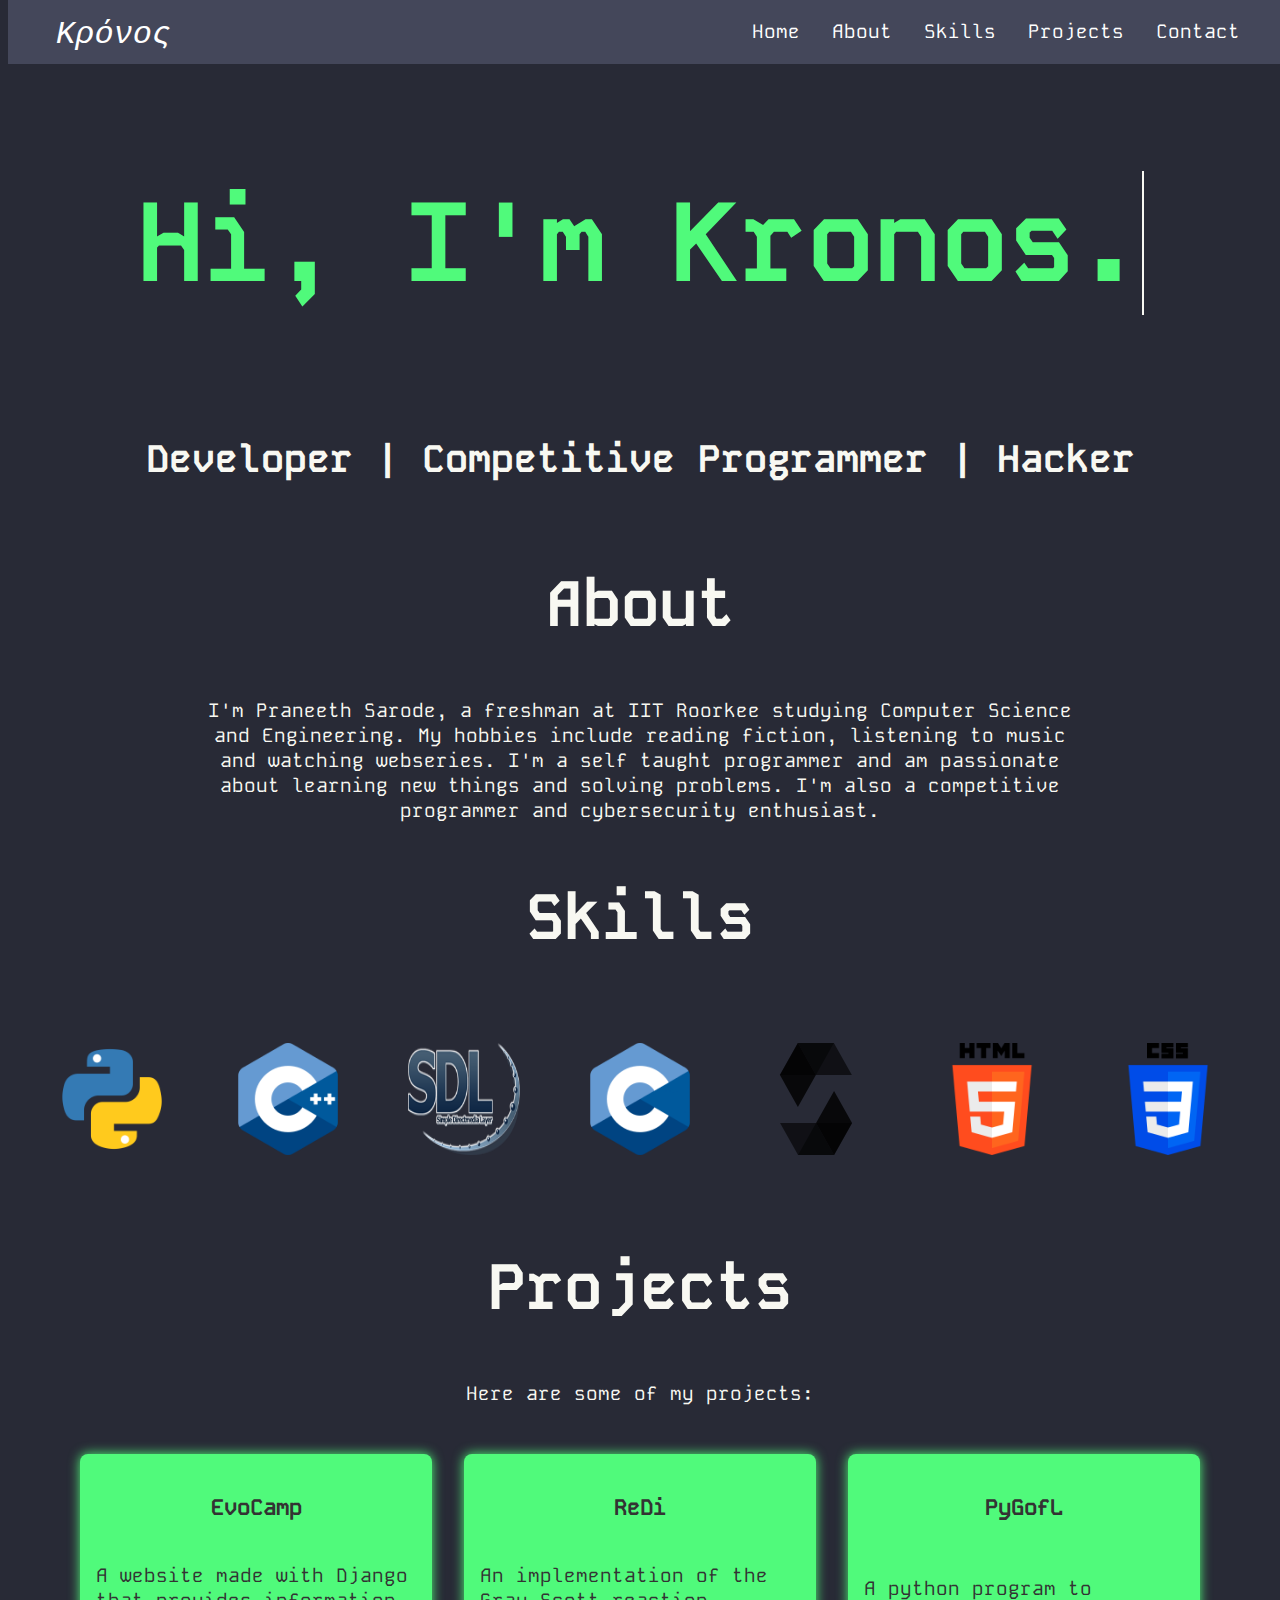
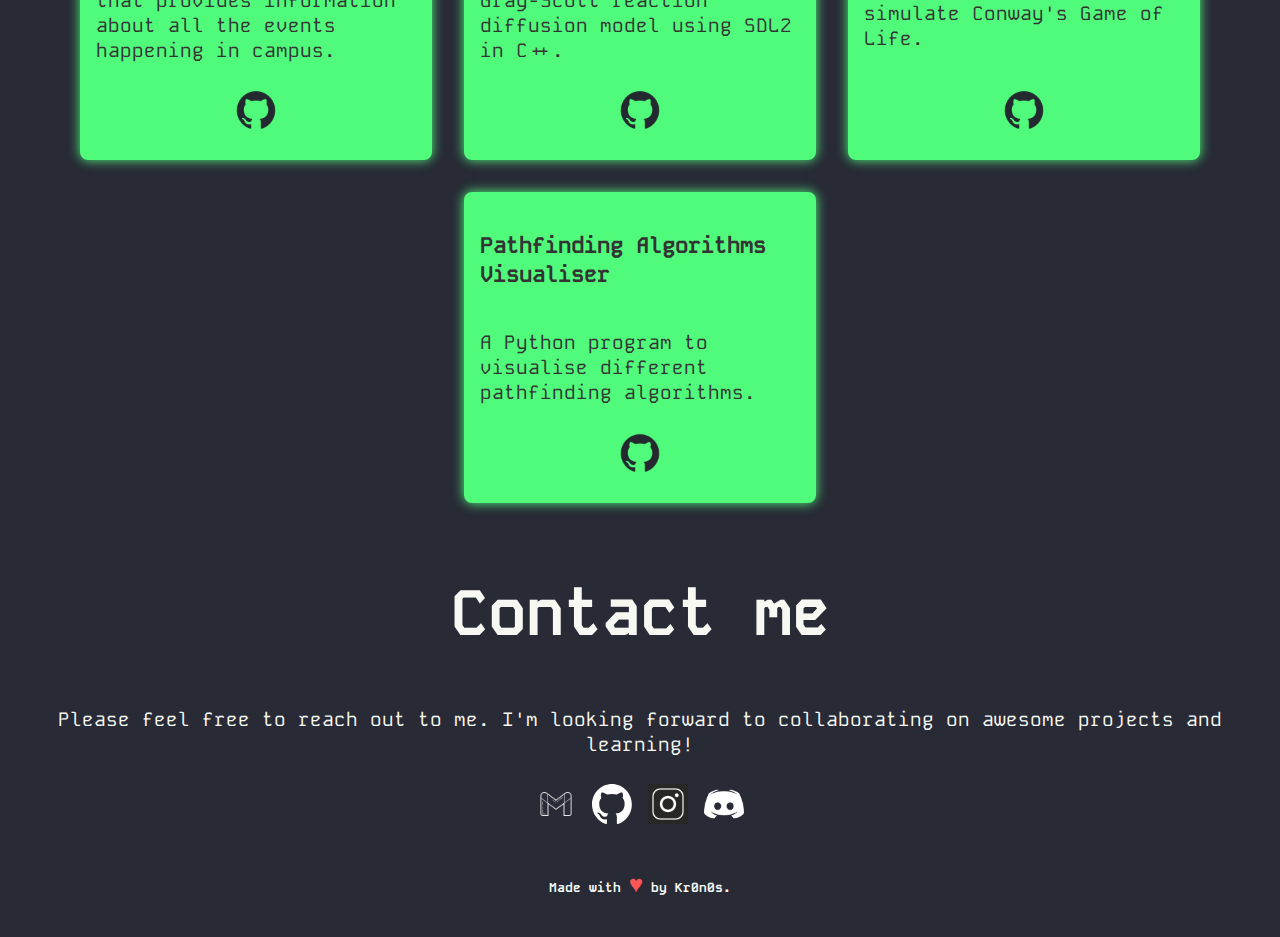
==== index.html @ f7938cdf "Initial commit" ====
<!DOCTYPE html>
<html lang="en">

<head>
    <meta charset="UTF-8">
    <meta name="viewport" content="width=device-width, initial-scale=1.0">
    <meta name="description" content="Kr0n0s' Website">
    <meta name="author" content="Praneeth Sarode">
    <link rel="stylesheet" href="style.css">
    <link rel="preconnect" href="https://fonts.googleapis.com">
    <link rel="preconnect" href="https://fonts.gstatic.com" crossorigin>
    <title>Kr0n0s' Website</title>
</head>


<body>
    <header>
        <nav>
            <div id="nav-left">
                <span id="greek-name" class="nav-link"><a href="#">Κρόνος</a></span>
            </div>
            <div id="nav">
                <ul id="nav-list">
                    <li class="nav-link"><a href="#">Home</a></li>
                    <li class="nav-link"><a href="#about">About</a></li>
                    <li class="nav-link"><a href="#skills">Skills</a></li>
                    <li class="nav-link"><a href="#projects">Projects</a></li>
                    <li class="nav-link"><a href="#contact">Contact</a></li>
                </ul>
            </div>
        </nav>
    </header>

    <main>
        <section id="intro">
            <div id="empty-space">
            </div>

            <div id="name-container">
                <h1 class="name anim-typewriter">Hi, I'm Kronos.</h1>
            </div>

            <div id="role-container">
                <h1>Developer | Competitive Programmer | Hacker</h1>
            </div>

        </section>

        <section id="about">
            <h2 class="section-title">About</h2>
            <div id="about-text">
                <p>I'm Praneeth Sarode, a freshman at IIT Roorkee studying Computer Science and Engineering.
                    My hobbies include reading fiction, listening to music and watching webseries.
                    I'm a self taught programmer and am passionate about learning new things and solving problems.
                    I'm also a competitive programmer and cybersecurity enthusiast.
                </p>
            </div>
        </section>

        <section id="skills">
            <h2 class="section-title">Skills</h2>
            <div id="skills-container">
                <div class="skill" id="python">
                    <img src="assets/img/icons/python.png" class="skill-icon" alt="python">
                </div>
                <div class="skill" id="cpp">
                    <img src="assets/img/icons/cpp.png" class="skill-icon" alt="cpp">
                </div>
                <div class="skill" id="SDL2">
                    <img src="assets/img/icons/sdl.png" class="skill-icon" alt="sdl2">
                </div>
                <div class="skill" id="c">
                    <img src="assets/img/icons/c.png" class="skill-icon" alt="c">
                </div>
                <div class="skill" id="solidity">
                    <img src="assets/img/icons/solidity.svg" class="skill-icon" alt="solidity">
                </div>
                <div class="skill" id="html">
                    <img src="assets/img/icons/html5.png" class="skill-icon" alt="html">
                </div>
                <div class="skill" id="css">
                    <img src="assets/img/icons/css.png" class="skill-icon" alt="css">
                </div>
            </div>

        </section>

        <section id="projects">
            <h2 class="section-title">Projects</h2>
            <p>Here are some of my projects:</p>
            <div id="project-container">
                <div class="project-card">
                    <h3>EvoCamp</h3>
                    <p>A website made with Django that provides information about all the events happening in campus.
                    </p>
                    <a href="https://github.com/DarkPhoenix42" target="_blank">
                        <img src="assets/img/icons/github-dark.png" class="link-icon" alt="github">
                    </a>
                </div>

                <div class="project-card">
                    <h3>ReDi</h3>
                    <p>An implementation of the Gray-Scott reaction diffusion model using SDL2 in C++.</p>
                    <a href="https://github.com/DarkPhoenix42/ReDi" target="_blank">
                        <img src="assets/img/icons/github-dark.png" class="link-icon" alt="github">
                    </a>
                </div>

                <div class="project-card">
                    <h3>PyGofL</h3>
                    <p>A python program to simulate Conway's Game of Life.</p>
                    <a href="https://github.com/DarkPhoenix42/PyGofL" target="_blank">
                        <img src="assets/img/icons/github-dark.png" class="link-icon" alt="github">
                    </a>
                </div>

                <div class="project-card">
                    <h3>Pathfinding Algorithms Visualiser</h3>
                    <p>A Python program to visualise different pathfinding algorithms.</p>
                    <a href="https://github.com/DarkPhoenix42/Pathfinding-Algorithms-Visualiser" target="_blank">
                        <img src="assets/img/icons/github-dark.png" class="link-icon" alt="github">
                    </a>
                </div>
            </div>
        </section>
        <section id="contact">
            <h2 class="section-title">Contact me</h2>
            <p>Please feel free to reach out to me. I'm looking forward to
                collaborating on awesome projects and learning!</p>
            <div id="links">
                <div class="icon" id="mail">
                    <a href="mailto:praneethsarode@gmail.com">
                        <img src="assets/img/icons/gmail.png" class="link-icon" alt="mail">
                    </a>
                </div>

                <div class="icon" id="github">
                    <a href="https://github.com/DarkPhoenix42" target="_blank">
                        <img src="assets/img/icons/github.svg" class="link-icon" alt="github">
                    </a>
                </div>

                <div class="icon" id="insta">
                    <a href="https://www.instagram.com/praneethsarode/" target="_blank">
                        <img src="assets/img/icons/insta.png" class="link-icon" alt="instagram">
                    </a>
                </div>

                <div class="icon" id="discord">
                    <a href="https://discordapp.com/users/goldenphoenix#4242" target="_blank">
                        <img src="assets/img/icons/discord.webp" class="link-icon" alt="discord">
                    </a>
                </div>
            </div>
        </section>

    </main>
    <footer>
        <h6>Made with <span id="heart">♥</span> by Kr0n0s.</h6>
    </footer>
</body>

</html>
---- style.css ----
@import url(https://fonts.googleapis.com/css?family=Kode+Mono);

html {
    scroll-behavior: smooth;
    scrollbar-width: auto;
    scrollbar-color: #8be9fd #282a36;
}

body {
    font-family: 'Kode Mono', monospace;
    background-color: #282a36;
    font-size: larger;
    text-align: center;
    color: #f8f8f2;
}

li {
    list-style-type: none;
}

nav {
    background-color: #44475a;
    position: fixed;
    width: 100%;
    top: 0%;
    height: 4rem;
    overflow: hidden;
    z-index: 1;
}

#nav-left {
    width: 50%;
    height: 100%;
    float: left;
    align-items: center;
    justify-content: left;
    display: flex;
}

#greek-name {
    margin-left: 2rem;
    font-size: 2rem;
    font-style: italic;
}

#nav-list {
    display: flex;
    margin-right: 2rem;
    justify-content: flex-end;
    align-items: center;
    height: 100%;
}

.nav-link a {
    text-decoration: none;
    color: white;
    padding: 1rem;
}

.nav-link a:hover {
    color: #8be9fd;
    text-decoration: underline;
}

#intro {
    display: flex;
    flex-direction: column;
    justify-content: center;
    align-items: center;
}

.section-title {
    font-size: 4rem;
}

#empty-space {
    height: 5rem;
}

#name-container {
    display: flexbox;
    text-align: center;
    justify-content: center;
    align-items: center;
    height: 10rem;
    margin: 5rem;
}

.name {
    color: #50FA7B;
    font-size: 7rem;
    border-right: 2px solid #f8f8f2;
    text-align: center;
    white-space: nowrap;
    overflow: hidden;
    transform: translateY(-50%);
}

.anim-typewriter {
    animation: typewriter 5s steps(15) 1s 1 normal both,
        blinkTextCursor 500ms steps(15) infinite normal;
    animation-iteration-count: infinite;
}

@keyframes typewriter {
    0% {
        width: 0;
    }

    60% {
        width: 100%;
    }
}

@keyframes blinkTextCursor {
    from {
        border-right-color: #f8f8f2;
    }

    to {
        border-right-color: transparent;
    }
}

#about-text {
    text-align: center;
    justify-content: center;
    align-items: center;
    margin-left: 15%;
    margin-right: 15%;
}

#skills-container {
    display: inline-flex;
    justify-content: center;
    flex-wrap: wrap;
    align-items: center;
}

.skill-icon {
    width: 7rem;
    height: 7rem;
    margin: 2rem;
    transition: 0.5s;
}

.skill-icon:hover {
    transform: scale(1.2);
    transition: 0.5s;
}

#project-container {
    display: flex;
    flex-wrap: wrap;
    justify-content: center;
    margin-top: 2rem;
}

button {
    background-color: #44475a;
    padding: 1rem;
}

.project-card {
    background-color: #50FA7B;
    color: #333;
    display: flex;
    flex-direction: column;
    justify-content: space-between;
    align-items: center;

    width: 20rem;
    margin: 1rem;
    padding: 1rem;

    text-align: start;
    border-radius: 0.5rem;
    box-shadow: 0 0 0.75rem 0 #50fa7b;
    transition: 0.5s;
}

.project-card:hover {
    transform: scale(1.05);

}

#links {
    display: flex;
    justify-content: center;
    align-items: center;
    margin-top: 1rem;
}

.link-icon {
    width: 2.5rem;
    height: 2.5rem;
    margin: 0.5rem;
    transition: 0.5s;
}

.link-icon:hover {
    transform: scale(1.2);
    transition: 0.5s;
}

footer {
    display: flex;
    justify-content: center;
    align-items: center;
}

#heart {
    color: #ff5555;
    font-size: 1.5rem;
    animation: heart-color-change 2s infinite;
}

@keyframes heart-color-change {
    0% {
        color: #ff5555;
    }

    50% {
        color: #50FA7B;
    }

    100% {
        color: #ff5555;
    }
}
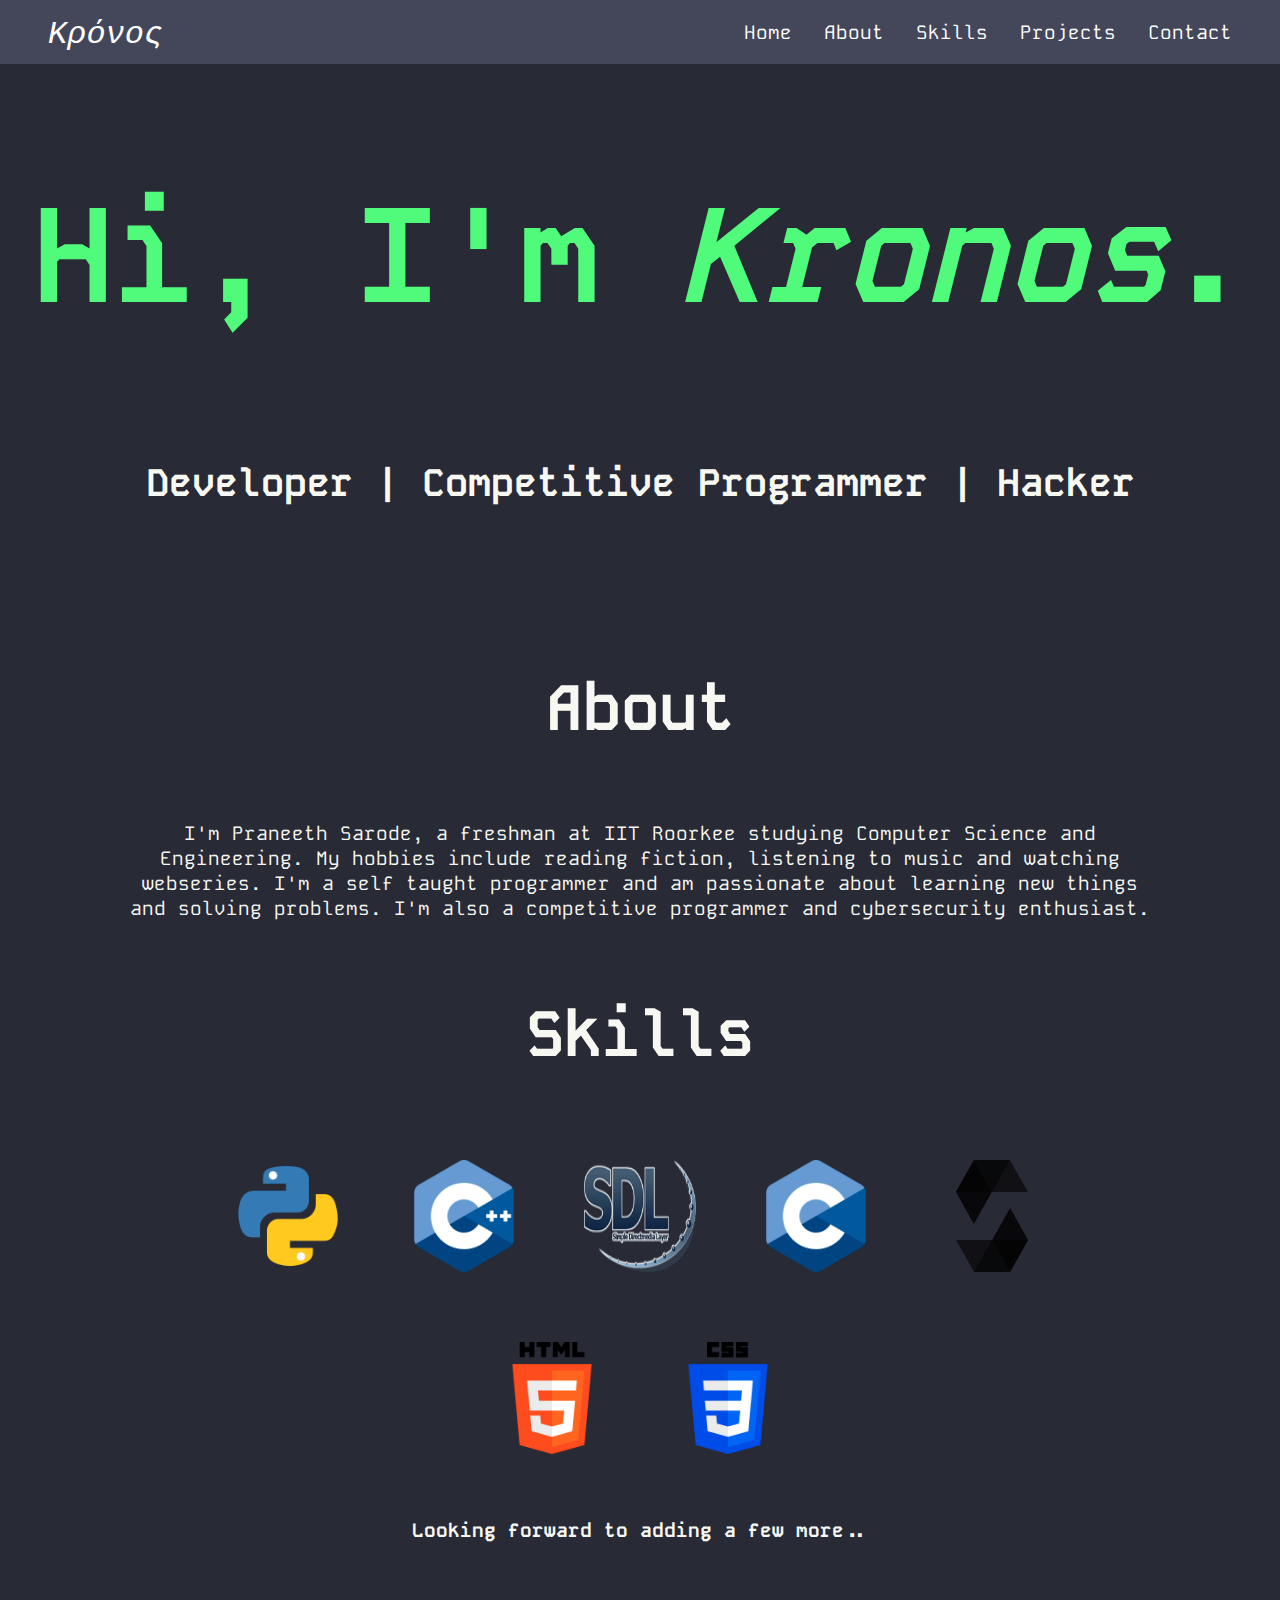
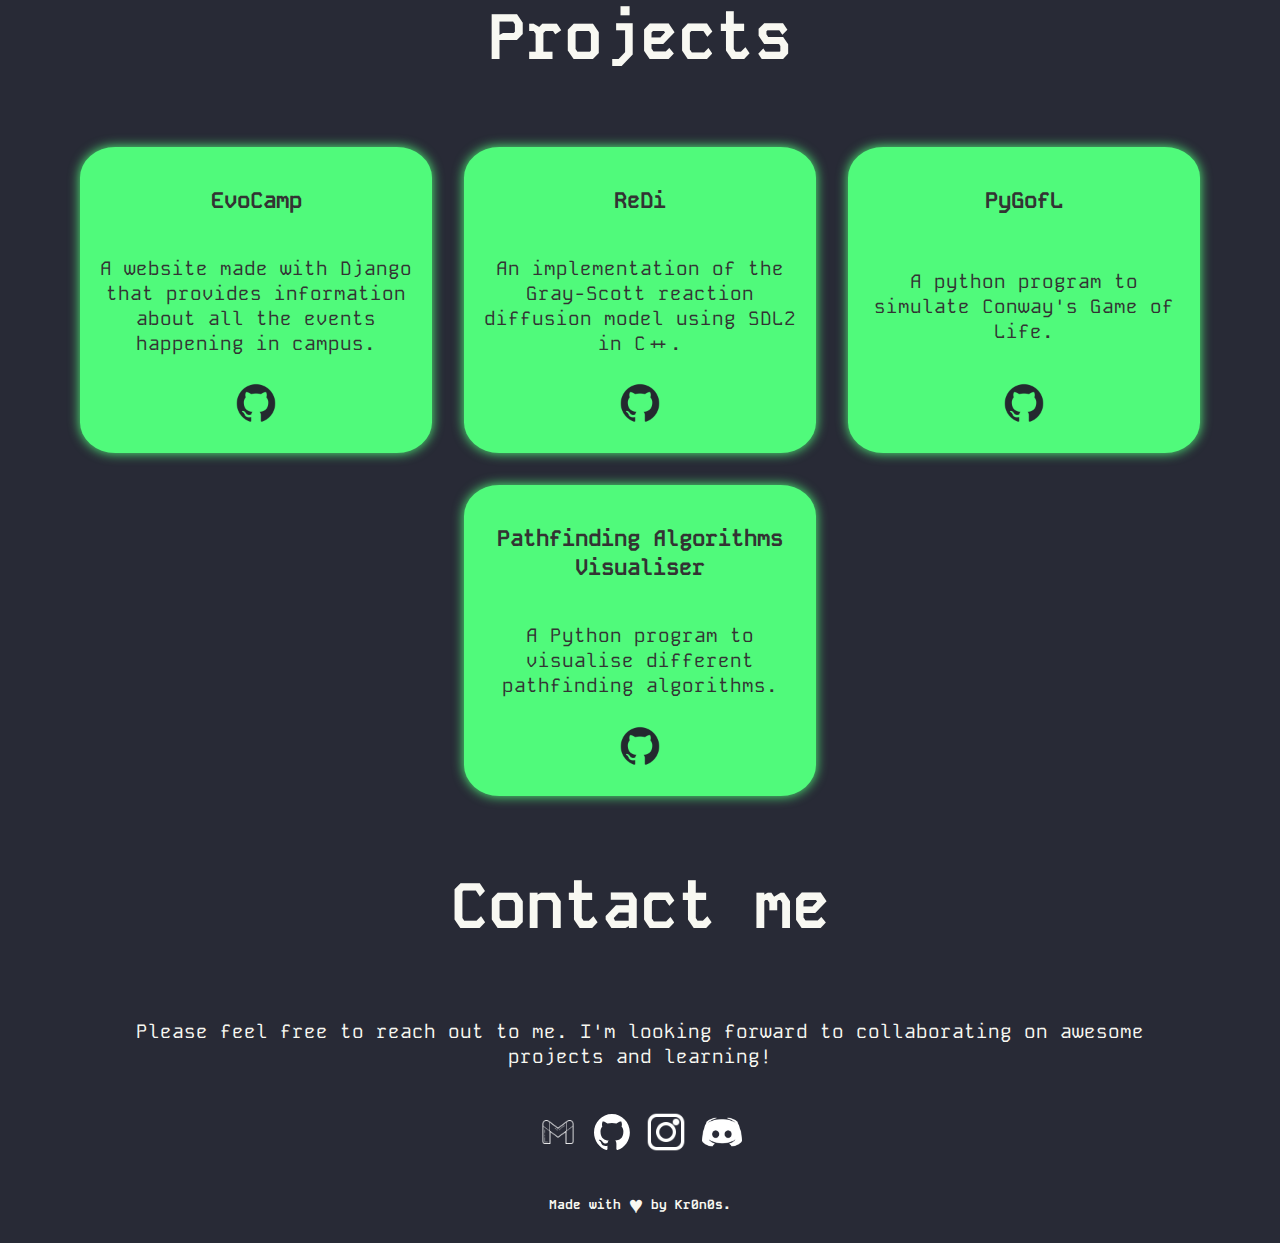
==== commit 4ed8f2f0: "Fixes some issues and improved responsiveness" ====
--- a/index.html
+++ b/index.html
@@ -9,6 +9,7 @@
     <link rel="stylesheet" href="style.css">
     <link rel="preconnect" href="https://fonts.googleapis.com">
     <link rel="preconnect" href="https://fonts.gstatic.com" crossorigin>
+    <link rel="shortcut icon" href="assets/img/icons/favicon.png" type="image/x-icon">
     <title>Kr0n0s' Website</title>
 </head>
 
@@ -19,7 +20,7 @@
             <div id="nav-left">
                 <span id="greek-name" class="nav-link"><a href="#">Κρόνος</a></span>
             </div>
-            <div id="nav">
+            <div id="nav-right">
                 <ul id="nav-list">
                     <li class="nav-link"><a href="#">Home</a></li>
                     <li class="nav-link"><a href="#about">About</a></li>
@@ -37,10 +38,10 @@
             </div>
 
             <div id="name-container">
-                <h1 class="name anim-typewriter">Hi, I'm Kronos.</h1>
+                <h1 id="intro-text">Hi, I'm <span id="name">Kronos</span>.</h1>
             </div>
 
-            <div id="role-container">
+            <div id=" role-container">
                 <h1>Developer | Competitive Programmer | Hacker</h1>
             </div>
 
@@ -48,7 +49,7 @@
 
         <section id="about">
             <h2 class="section-title">About</h2>
-            <div id="about-text">
+            <div class="container" id="about-text">
                 <p>I'm Praneeth Sarode, a freshman at IIT Roorkee studying Computer Science and Engineering.
                     My hobbies include reading fiction, listening to music and watching webseries.
                     I'm a self taught programmer and am passionate about learning new things and solving problems.
@@ -82,12 +83,11 @@
                     <img src="assets/img/icons/css.png" class="skill-icon" alt="css">
                 </div>
             </div>
-
+            <h4>Looking forward to adding a few more..</h4>
         </section>
 
         <section id="projects">
             <h2 class="section-title">Projects</h2>
-            <p>Here are some of my projects:</p>
             <div id="project-container">
                 <div class="project-card">
                     <h3>EvoCamp</h3>
@@ -125,8 +125,10 @@
         </section>
         <section id="contact">
             <h2 class="section-title">Contact me</h2>
-            <p>Please feel free to reach out to me. I'm looking forward to
-                collaborating on awesome projects and learning!</p>
+            <div id="contact-me-text">
+                <p>Please feel free to reach out to me. I'm looking forward to
+                    collaborating on awesome projects and learning!</p>
+            </div>
             <div id="links">
                 <div class="icon" id="mail">
                     <a href="mailto:praneethsarode@gmail.com">
@@ -136,7 +138,7 @@
 
                 <div class="icon" id="github">
                     <a href="https://github.com/DarkPhoenix42" target="_blank">
-                        <img src="assets/img/icons/github.svg" class="link-icon" alt="github">
+                        <img src="assets/img/icons/github.svg" class="link-icon" id="git-icon" alt="github">
                     </a>
                 </div>
 
@@ -156,7 +158,9 @@
 
     </main>
     <footer>
-        <h6>Made with <span id="heart">♥</span> by Kr0n0s.</h6>
+        <h6>Made with&nbsp;</h6>
+        <span id="heart"> ♥ </span>
+        <h6>&nbsp;by Kr0n0s.</h6>
     </footer>
 </body>
 
--- a/style.css
+++ b/style.css
@@ -12,10 +12,15 @@
     font-size: larger;
     text-align: center;
     color: #f8f8f2;
-}
-
-li {
-    list-style-type: none;
+    margin: 0%;
+}
+
+
+.container {
+    display: flexbox;
+    text-align: center;
+    justify-content: center;
+    align-items: center;
 }
 
 nav {
@@ -28,6 +33,10 @@
     z-index: 1;
 }
 
+li {
+    list-style-type: none;
+}
+
 #nav-left {
     width: 50%;
     height: 100%;
@@ -37,29 +46,61 @@
     display: flex;
 }
 
+
 #greek-name {
     margin-left: 2rem;
     font-size: 2rem;
     font-style: italic;
 }
 
+#nav-right {
+    width: 50%;
+    height: 100%;
+    float: right;
+    align-items: center;
+    justify-content: right;
+    display: flex;
+}
+
 #nav-list {
     display: flex;
-    margin-right: 2rem;
+    font-size: 100%;
+    margin-right: 5%;
     justify-content: flex-end;
     align-items: center;
+    vertical-align: middle;
     height: 100%;
+}
+
+
+@media (width <=768px) {
+    #nav-left {
+        width: 0%;
+        display: none;
+    }
+
+    #nav-right {
+        width: 100%;
+        justify-content: center;
+    }
+
+    #nav-list {
+        justify-content: center;
+        font-size: 3vw;
+    }
 }
 
 .nav-link a {
     text-decoration: none;
     color: white;
     padding: 1rem;
+    transition: 0.3s;
 }
 
 .nav-link a:hover {
     color: #8be9fd;
     text-decoration: underline;
+    transition: 0.3s;
 }
 
 #intro {
@@ -67,67 +108,60 @@
     flex-direction: column;
     justify-content: center;
     align-items: center;
+}
+
+#empty-space {
+    height: 5rem;
 }
 
 .section-title {
     font-size: 4rem;
 }
 
-#empty-space {
-    height: 5rem;
-}
-
-#name-container {
-    display: flexbox;
-    text-align: center;
-    justify-content: center;
-    align-items: center;
-    height: 10rem;
-    margin: 5rem;
-}
-
-.name {
+#intro-text {
     color: #50FA7B;
-    font-size: 7rem;
-    border-right: 2px solid #f8f8f2;
-    text-align: center;
-    white-space: nowrap;
-    overflow: hidden;
-    transform: translateY(-50%);
-}
-
-.anim-typewriter {
-    animation: typewriter 5s steps(15) 1s 1 normal both,
-        blinkTextCursor 500ms steps(15) infinite normal;
-    animation-iteration-count: infinite;
-}
-
-@keyframes typewriter {
+    font-size: 700%;
+}
+
+@media screen and (max-width: 600px) {
+    #intro-text {
+        font-size: 20vw;
+    }
+
+}
+
+#name {
+    color: #50FA7B;
+    font-style: oblique;
+    animation: name-color-change 2s;
+    animation-iteration-count: 1;
+    animation-fill-mode: forwards;
+}
+
+@keyframes name-color-change {
     0% {
-        width: 0;
-    }
-
-    60% {
-        width: 100%;
-    }
-}
-
-@keyframes blinkTextCursor {
-    from {
-        border-right-color: #f8f8f2;
-    }
-
-    to {
-        border-right-color: transparent;
-    }
+        color: #50FA7B;
+    }
+
+    100% {
+        color: #bd93f9;
+    }
+}
+
+#role-container {
+    max-width: 80%;
+}
+
+#about {
+    display: flex;
+    flex-direction: column;
+    justify-content: center;
+    align-items: center;
+    margin-top: 5rem;
 }
 
 #about-text {
-    text-align: center;
-    justify-content: center;
-    align-items: center;
-    margin-left: 15%;
-    margin-right: 15%;
+    max-width: 80%;
 }
 
 #skills-container {
@@ -135,6 +169,7 @@
     justify-content: center;
     flex-wrap: wrap;
     align-items: center;
+    max-width: 80%;
 }
 
 .skill-icon {
@@ -145,7 +180,7 @@
 }
 
 .skill-icon:hover {
-    transform: scale(1.2);
+    transform: translateY(-10%);
     transition: 0.5s;
 }
 
@@ -173,8 +208,8 @@
     margin: 1rem;
     padding: 1rem;
 
-    text-align: start;
-    border-radius: 0.5rem;
+    text-align: center;
+    border-radius: 10%;
     box-shadow: 0 0 0.75rem 0 #50fa7b;
     transition: 0.5s;
 }
@@ -182,6 +217,14 @@
 .project-card:hover {
     transform: scale(1.05);
 
+}
+
+#contact-me-text {
+    display: flex;
+    align-items: center;
+    justify-content: center;
+    margin-left: 10%;
+    margin-right: 10%;
 }
 
 #links {
@@ -198,6 +241,11 @@
     transition: 0.5s;
 }
 
+#git-icon {
+    width: 2.25rem;
+    height: 2.25rem;
+}
+
 .link-icon:hover {
     transform: scale(1.2);
     transition: 0.5s;
@@ -210,7 +258,6 @@
 }
 
 #heart {
-    color: #ff5555;
     font-size: 1.5rem;
     animation: heart-color-change 2s infinite;
 }
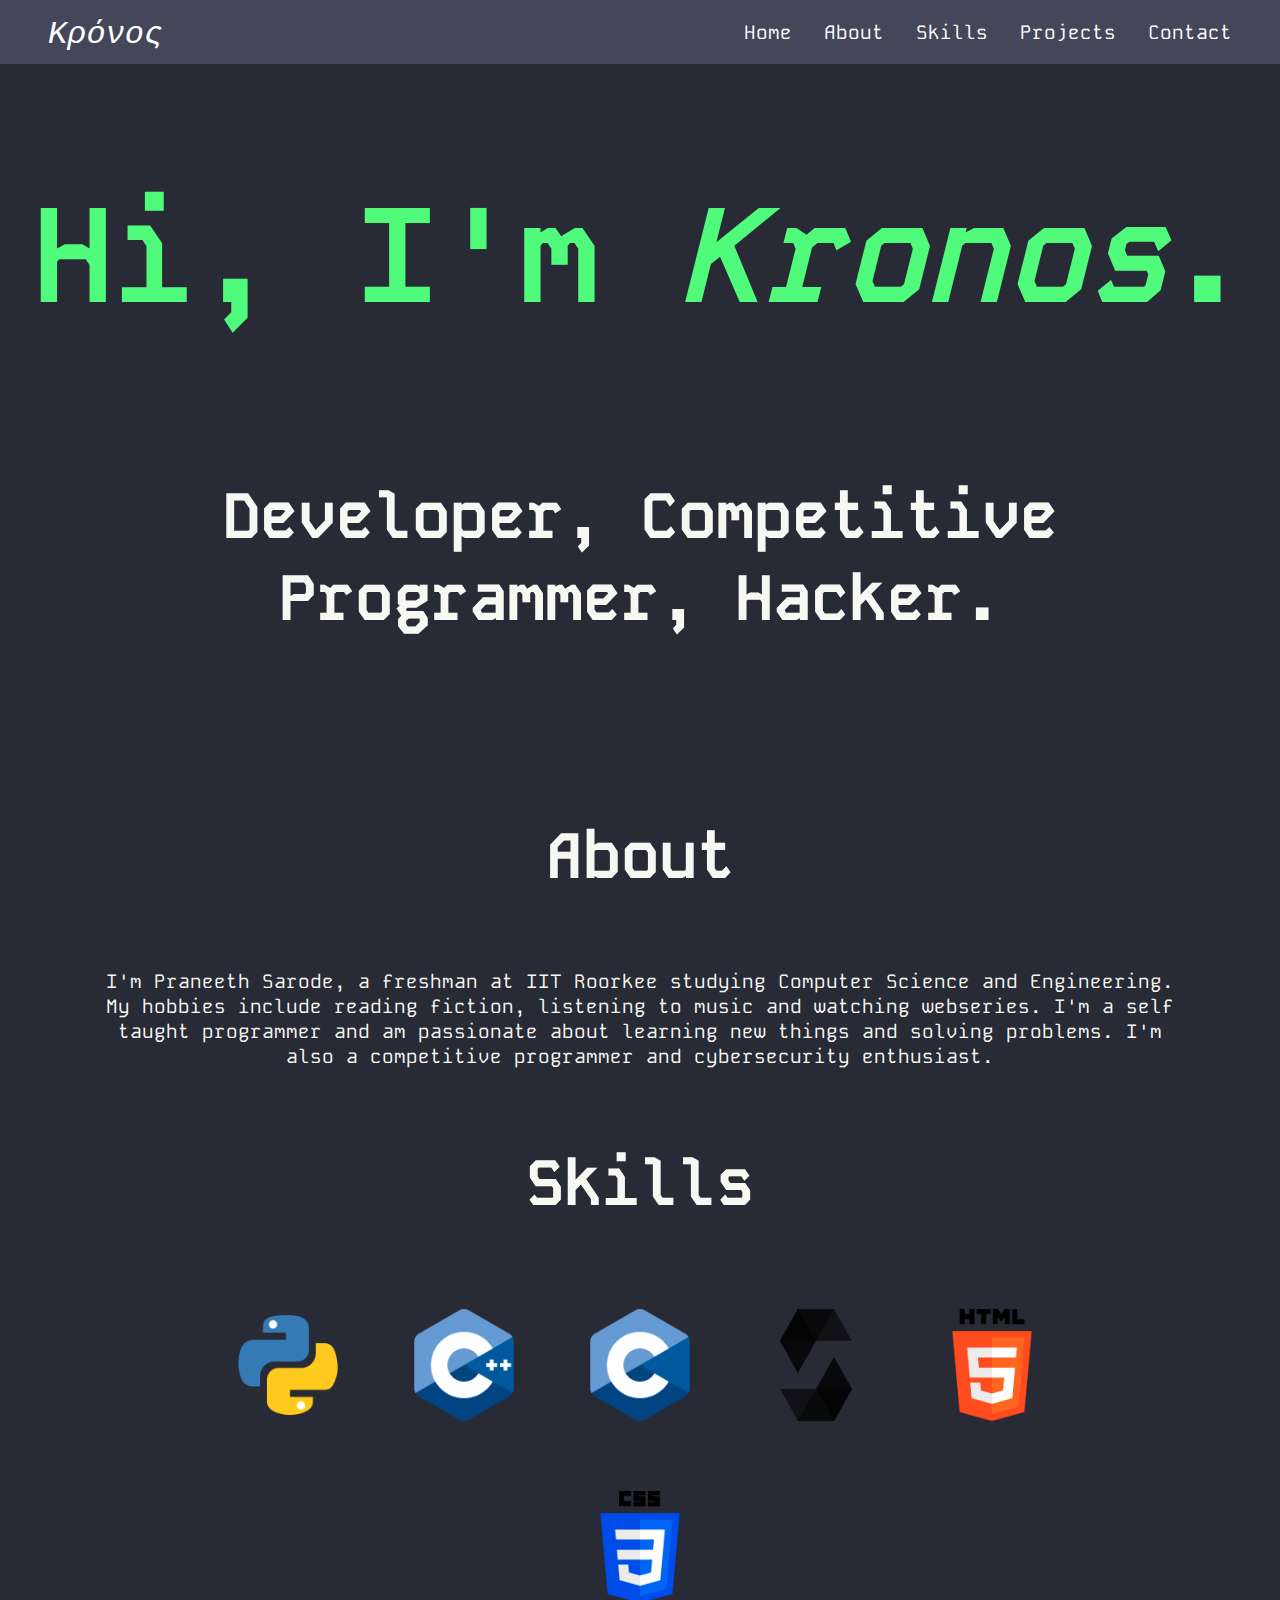
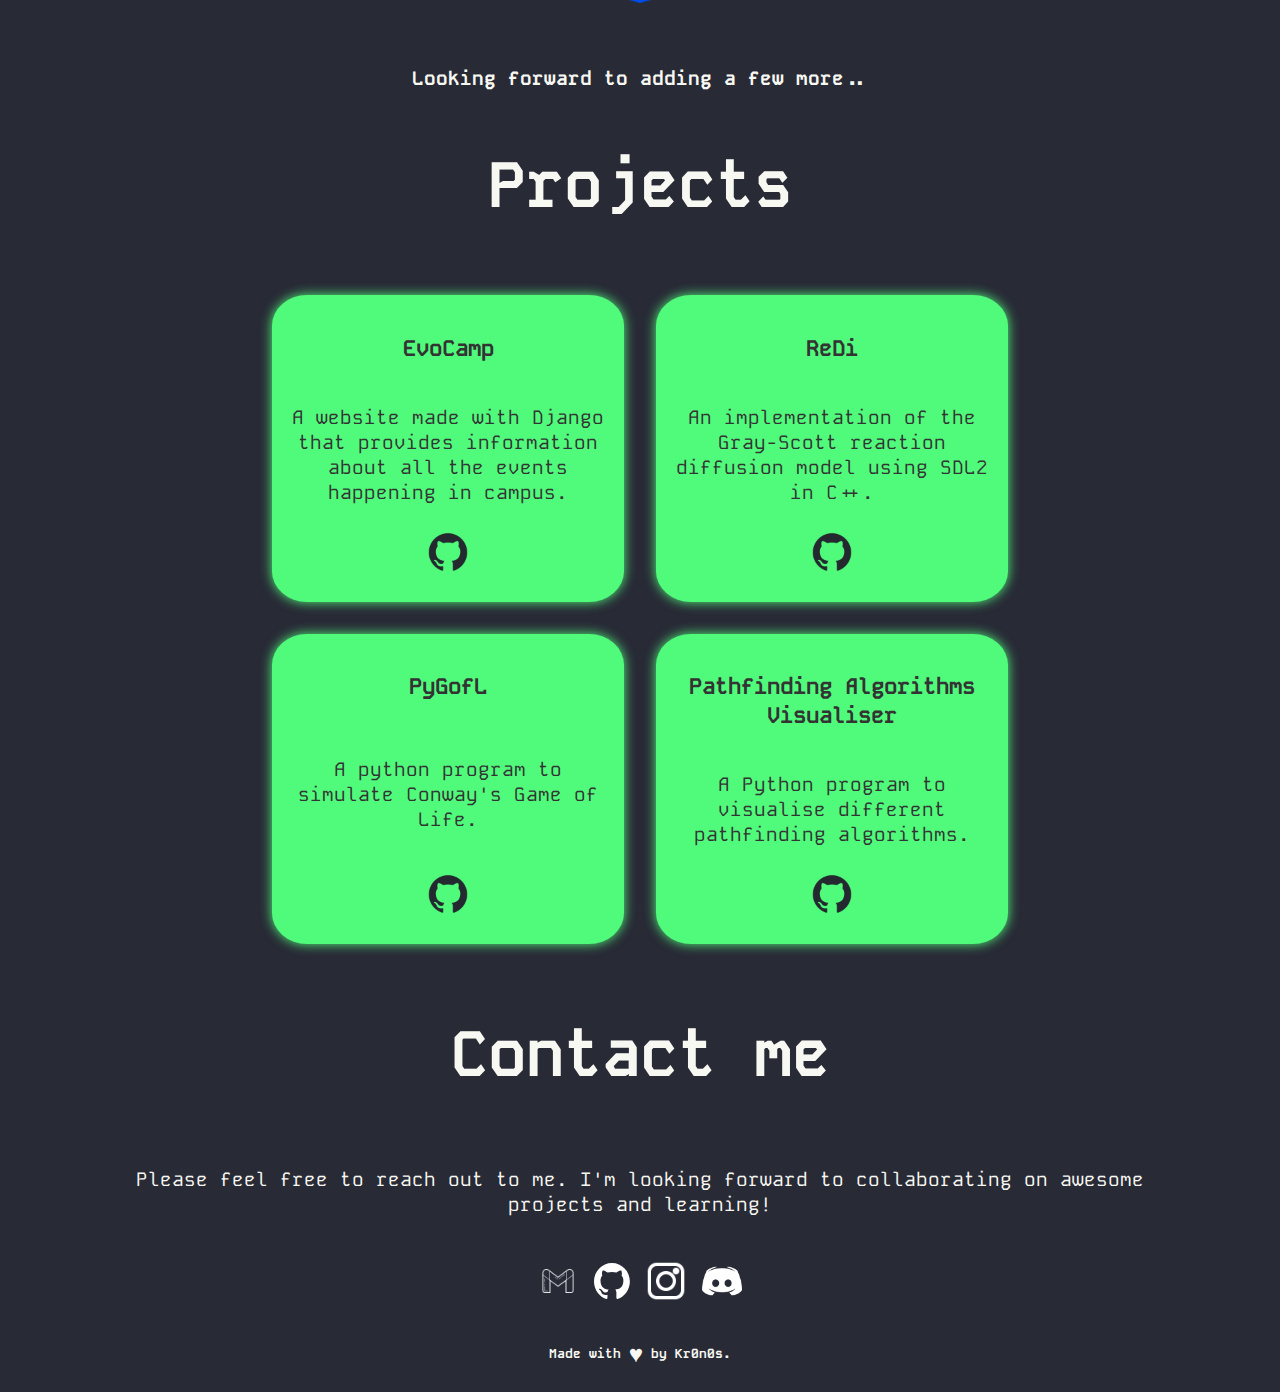
==== commit 13fd0687: "Fixed more issues and refactored the code." ====
--- a/index.html
+++ b/index.html
@@ -33,7 +33,7 @@
     </header>
 
     <main>
-        <section id="intro">
+        <section id="intro" class="container">
             <div id="empty-space">
             </div>
 
@@ -41,15 +41,15 @@
                 <h1 id="intro-text">Hi, I'm <span id="name">Kronos</span>.</h1>
             </div>
 
-            <div id=" role-container">
-                <h1>Developer | Competitive Programmer | Hacker</h1>
+            <div id="role-container" class="restrict-width">
+                <h1>Developer, Competitive Programmer, Hacker.</h1>
             </div>
 
         </section>
 
-        <section id="about">
-            <h2 class="section-title">About</h2>
-            <div class="container" id="about-text">
+        <section id="about" class="container">
+            <h2 class="section-title restrict-width">About</h2>
+            <div class="container restrict-width" id="about-text">
                 <p>I'm Praneeth Sarode, a freshman at IIT Roorkee studying Computer Science and Engineering.
                     My hobbies include reading fiction, listening to music and watching webseries.
                     I'm a self taught programmer and am passionate about learning new things and solving problems.
@@ -59,16 +59,13 @@
         </section>
 
         <section id="skills">
-            <h2 class="section-title">Skills</h2>
+            <h2 class="section-title restrict-width">Skills</h2>
             <div id="skills-container">
                 <div class="skill" id="python">
                     <img src="assets/img/icons/python.png" class="skill-icon" alt="python">
                 </div>
                 <div class="skill" id="cpp">
                     <img src="assets/img/icons/cpp.png" class="skill-icon" alt="cpp">
-                </div>
-                <div class="skill" id="SDL2">
-                    <img src="assets/img/icons/sdl.png" class="skill-icon" alt="sdl2">
                 </div>
                 <div class="skill" id="c">
                     <img src="assets/img/icons/c.png" class="skill-icon" alt="c">
@@ -83,12 +80,15 @@
                     <img src="assets/img/icons/css.png" class="skill-icon" alt="css">
                 </div>
             </div>
-            <h4>Looking forward to adding a few more..</h4>
+
+            <div class="restrict-width">
+                <h4>Looking forward to adding a few more..</h4>
+            </div>
         </section>
 
         <section id="projects">
-            <h2 class="section-title">Projects</h2>
-            <div id="project-container">
+            <h2 class="section-title restrict-width">Projects</h2>
+            <div id="project-container" class="restrict-width">
                 <div class="project-card">
                     <h3>EvoCamp</h3>
                     <p>A website made with Django that provides information about all the events happening in campus.
@@ -124,12 +124,12 @@
             </div>
         </section>
         <section id="contact">
-            <h2 class="section-title">Contact me</h2>
-            <div id="contact-me-text">
+            <h2 class="section-title restrict-width">Contact me</h2>
+            <div id="contact-me-text" class="container restrict-width">
                 <p>Please feel free to reach out to me. I'm looking forward to
                     collaborating on awesome projects and learning!</p>
             </div>
-            <div id="links">
+            <div id="links" class="container">
                 <div class="icon" id="mail">
                     <a href="mailto:praneethsarode@gmail.com">
                         <img src="assets/img/icons/gmail.png" class="link-icon" alt="mail">
@@ -157,7 +157,7 @@
         </section>
 
     </main>
-    <footer>
+    <footer class="container">
         <h6>Made with&nbsp;</h6>
         <span id="heart"> ♥ </span>
         <h6>&nbsp;by Kr0n0s.</h6>
--- a/style.css
+++ b/style.css
@@ -1,54 +1,64 @@
 @import url(https://fonts.googleapis.com/css?family=Kode+Mono);
 
 html {
+    scrollbar-color: #8be9fd #282a36;
+    scrollbar-width: auto;
     scroll-behavior: smooth;
-    scrollbar-width: auto;
-    scrollbar-color: #8be9fd #282a36;
 }
 
 body {
+    color: #f8f8f2;
+    background-color: #282a36;
     font-family: 'Kode Mono', monospace;
-    background-color: #282a36;
     font-size: larger;
     text-align: center;
-    color: #f8f8f2;
     margin: 0%;
 }
 
 
 .container {
-    display: flexbox;
+    display: flex;
     text-align: center;
     justify-content: center;
     align-items: center;
 }
 
+.restrict-width {
+    margin-left: 7.5%;
+    margin-right: 7.5%;
+}
+
+.section-title {
+    font-size: 4rem;
+}
+
 nav {
     background-color: #44475a;
+
+    width: 100%;
+    height: 4rem;
     position: fixed;
-    width: 100%;
     top: 0%;
-    height: 4rem;
+
     overflow: hidden;
     z-index: 1;
 }
 
-li {
-    list-style-type: none;
-}
 
 #nav-left {
     width: 50%;
     height: 100%;
+
+    display: flex;
     float: left;
     align-items: center;
     justify-content: left;
-    display: flex;
 }
 
 
 #greek-name {
-    margin-left: 2rem;
+    margin-left: 5%;
+
     font-size: 2rem;
     font-style: italic;
 }
@@ -56,20 +66,29 @@
 #nav-right {
     width: 50%;
     height: 100%;
+
+    display: flex;
     float: right;
     align-items: center;
     justify-content: right;
-    display: flex;
+}
+
+li {
+    list-style-type: none;
 }
 
 #nav-list {
-    display: flex;
+    width: 100%;
+    height: 100%;
+    padding: 0%;
+    margin-right: 5%;
+
     font-size: 100%;
-    margin-right: 5%;
+
+    display: flex;
     justify-content: flex-end;
     align-items: center;
     vertical-align: middle;
-    height: 100%;
 }
 
 
@@ -85,15 +104,16 @@
     }
 
     #nav-list {
+        margin: 0%;
         justify-content: center;
         font-size: 3vw;
     }
 }
 
 .nav-link a {
-    text-decoration: none;
     color: white;
     padding: 1rem;
+    text-decoration: none;
     transition: 0.3s;
 }
 
@@ -103,19 +123,12 @@
     transition: 0.3s;
 }
 
-#intro {
-    display: flex;
-    flex-direction: column;
-    justify-content: center;
-    align-items: center;
-}
-
 #empty-space {
     height: 5rem;
 }
 
-.section-title {
-    font-size: 4rem;
+#intro {
+    flex-direction: column;
 }
 
 #intro-text {
@@ -149,19 +162,12 @@
 }
 
 #role-container {
-    max-width: 80%;
+    font-size: 2rem;
 }
 
 #about {
-    display: flex;
     flex-direction: column;
-    justify-content: center;
-    align-items: center;
     margin-top: 5rem;
-}
-
-#about-text {
-    max-width: 80%;
 }
 
 #skills-container {
@@ -191,46 +197,30 @@
     margin-top: 2rem;
 }
 
-button {
-    background-color: #44475a;
-    padding: 1rem;
-}
-
 .project-card {
+    color: #333;
     background-color: #50FA7B;
-    color: #333;
+
     display: flex;
     flex-direction: column;
     justify-content: space-between;
     align-items: center;
+    text-align: center;
 
     width: 20rem;
     margin: 1rem;
     padding: 1rem;
 
-    text-align: center;
     border-radius: 10%;
     box-shadow: 0 0 0.75rem 0 #50fa7b;
     transition: 0.5s;
 }
 
 .project-card:hover {
-    transform: scale(1.05);
-
-}
-
-#contact-me-text {
-    display: flex;
-    align-items: center;
-    justify-content: center;
-    margin-left: 10%;
-    margin-right: 10%;
+    transform: scale(1.0625);
 }
 
 #links {
-    display: flex;
-    justify-content: center;
-    align-items: center;
     margin-top: 1rem;
 }
 
@@ -238,6 +228,7 @@
     width: 2.5rem;
     height: 2.5rem;
     margin: 0.5rem;
+
     transition: 0.5s;
 }
 
@@ -251,12 +242,6 @@
     transition: 0.5s;
 }
 
-footer {
-    display: flex;
-    justify-content: center;
-    align-items: center;
-}
-
 #heart {
     font-size: 1.5rem;
     animation: heart-color-change 2s infinite;
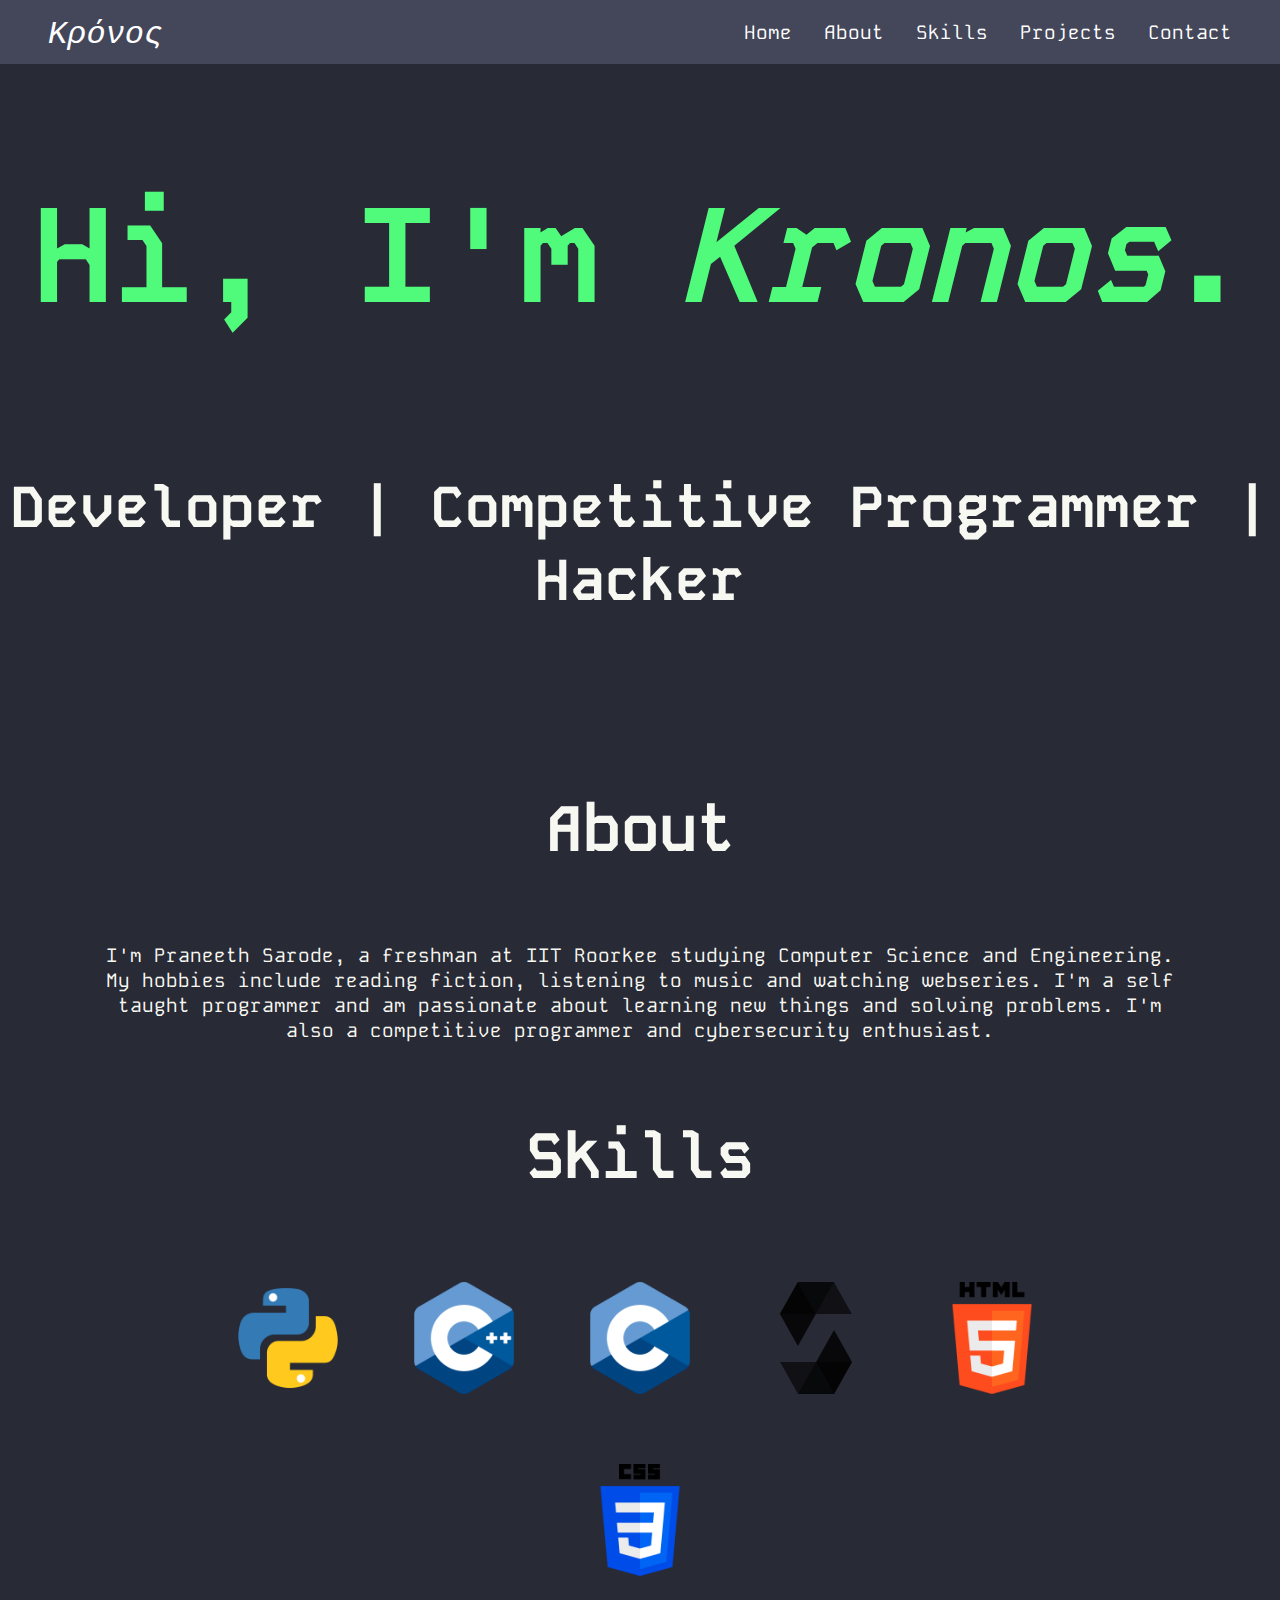
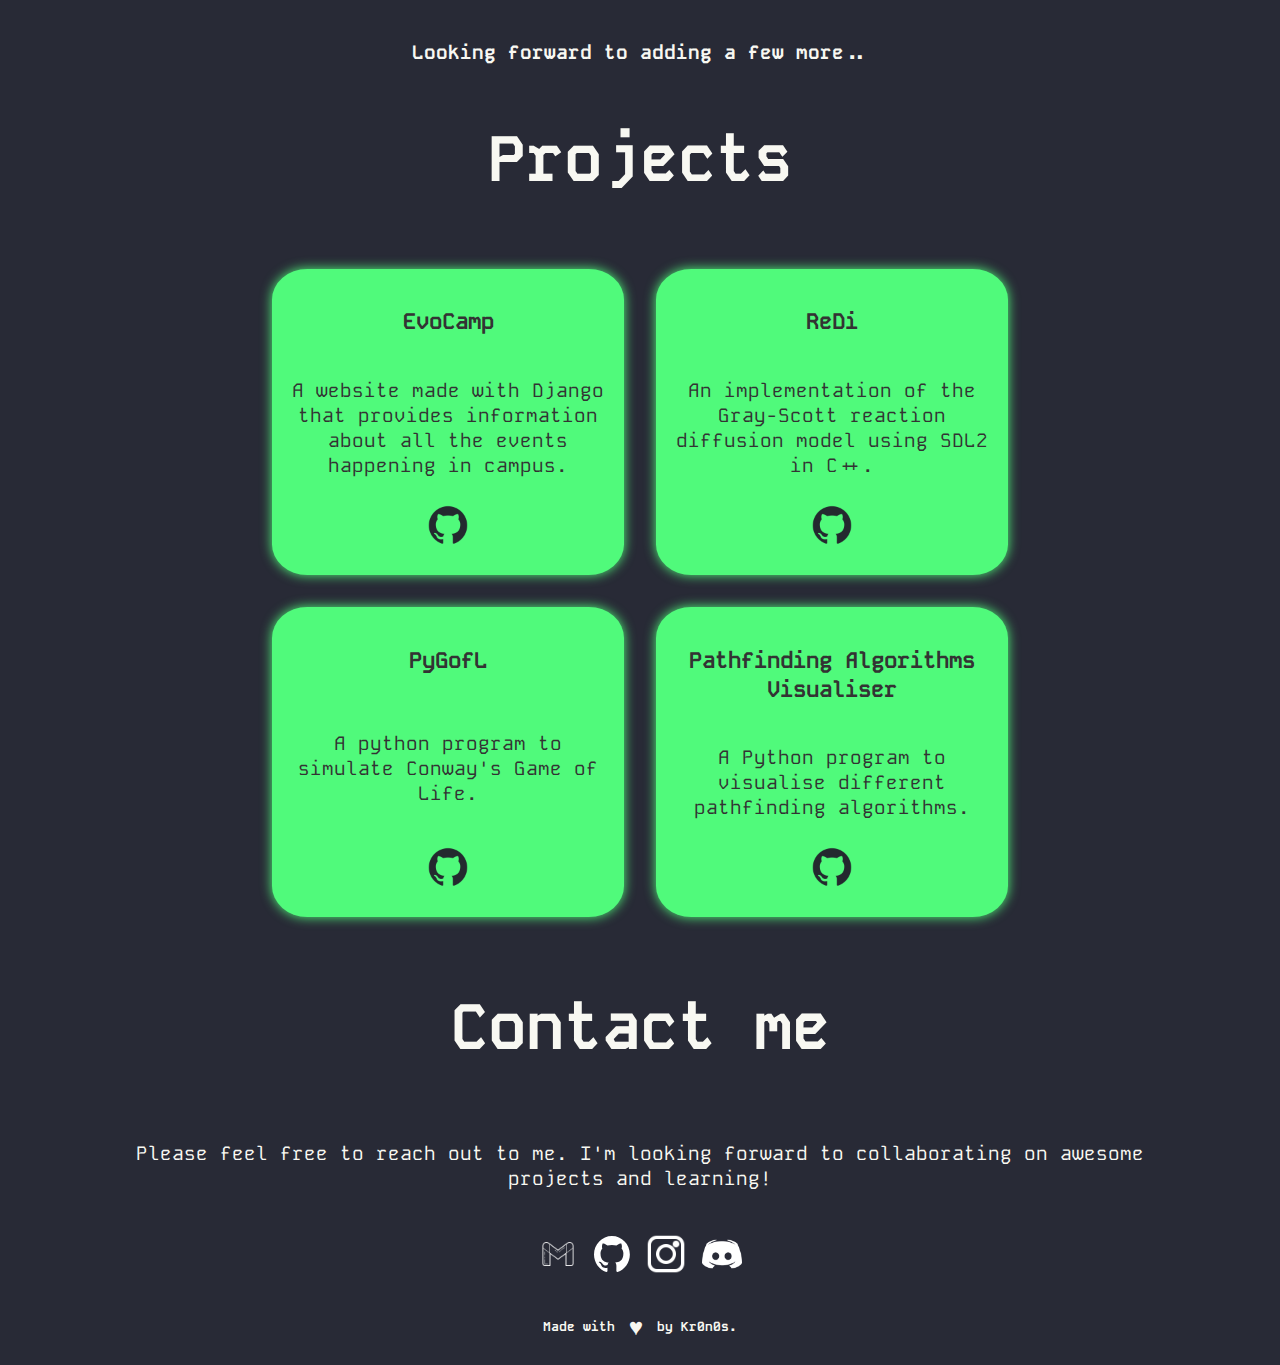
==== commit 44f1d82c: "Improved responsiveness" ====
--- a/index.html
+++ b/index.html
@@ -41,8 +41,8 @@
                 <h1 id="intro-text">Hi, I'm <span id="name">Kronos</span>.</h1>
             </div>
 
-            <div id="role-container" class="restrict-width">
-                <h1>Developer, Competitive Programmer, Hacker.</h1>
+            <div id="role-container">
+                <h1>Developer | Competitive Programmer | Hacker</h1>
             </div>
 
         </section>
@@ -158,9 +158,9 @@
 
     </main>
     <footer class="container">
-        <h6>Made with&nbsp;</h6>
-        <span id="heart"> ♥ </span>
-        <h6>&nbsp;by Kr0n0s.</h6>
+        <h6>Made with</h6>
+        <span id="heart">&nbsp;♥&nbsp;</span>
+        <h6>by Kr0n0s.</h6>
     </footer>
 </body>
 
--- a/style.css
+++ b/style.css
@@ -165,6 +165,12 @@
     font-size: 2rem;
 }
 
+@media screen and (max-width: 1500px) {
+    #role-container {
+        font-size: 2.25vw;
+    }
+}
+
 #about {
     flex-direction: column;
     margin-top: 5rem;
@@ -218,6 +224,7 @@
 
 .project-card:hover {
     transform: scale(1.0625);
+    cursor: pointer;
 }
 
 #links {
